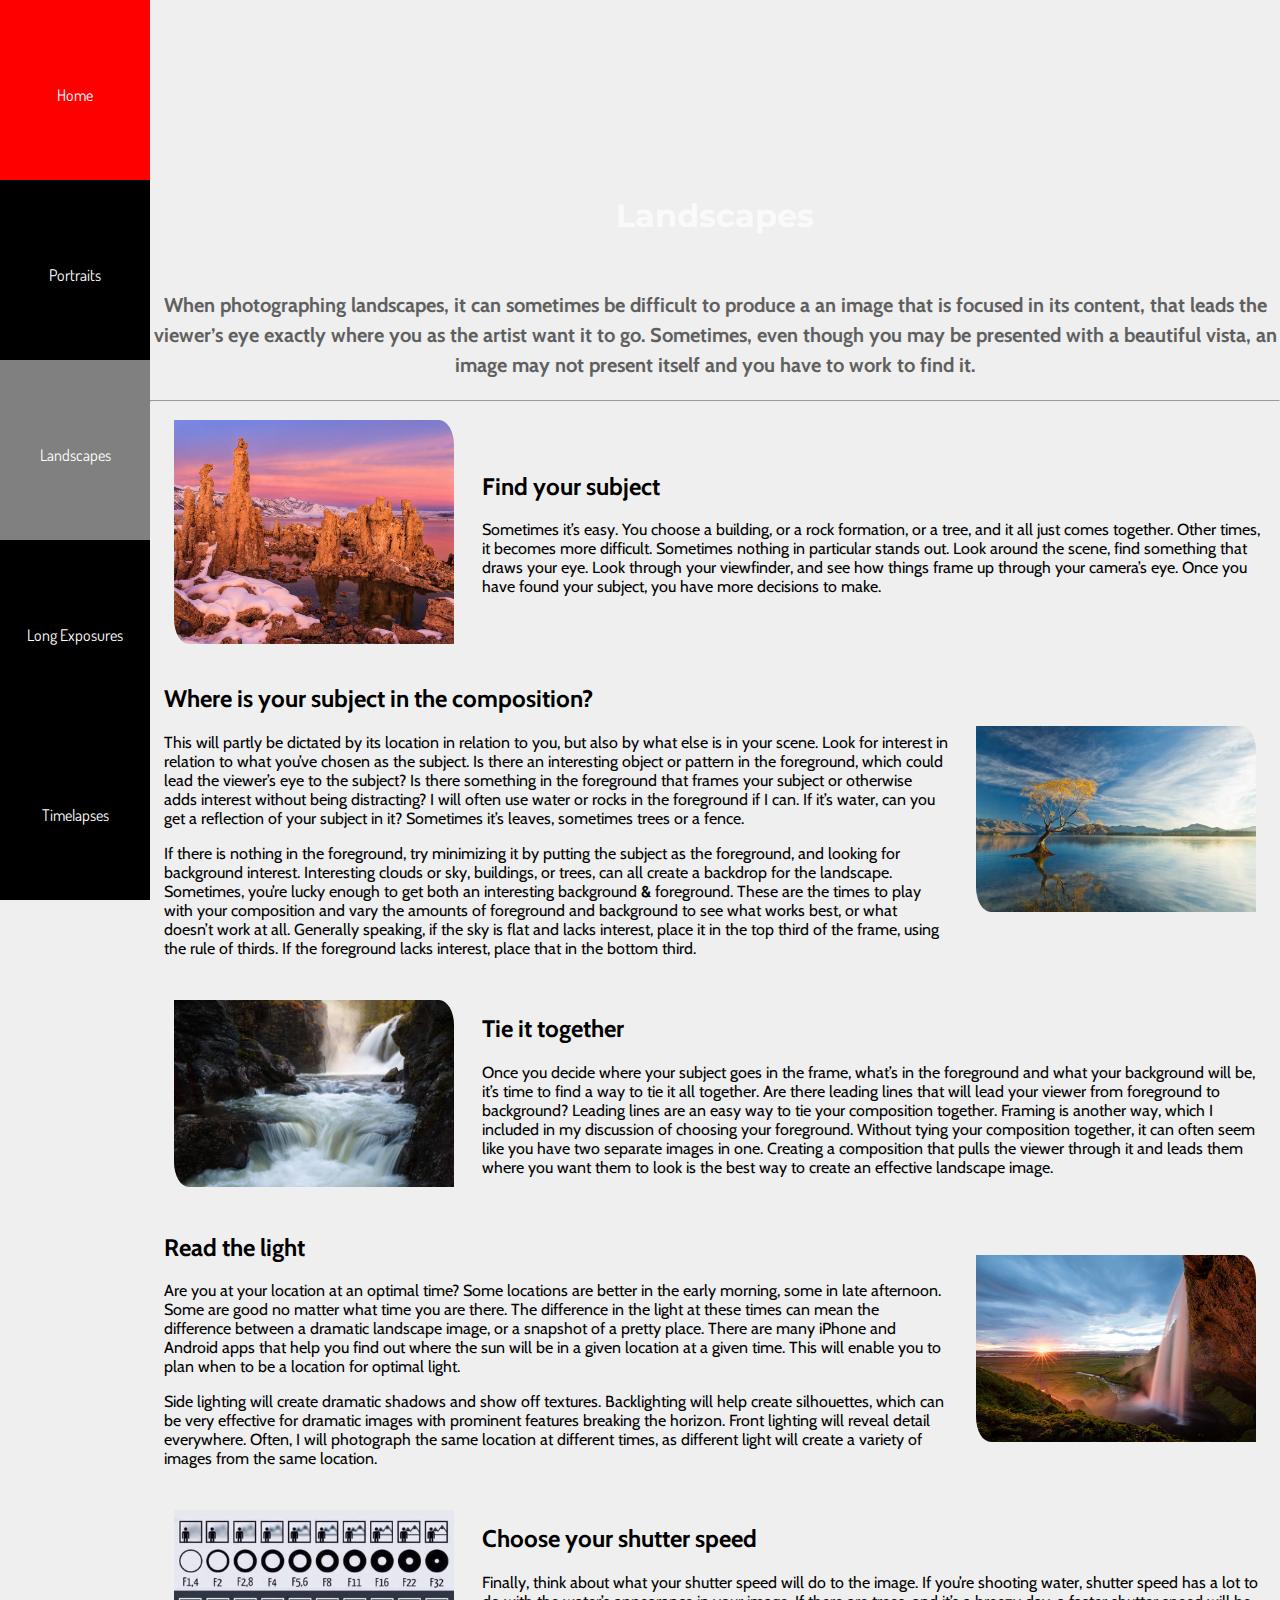
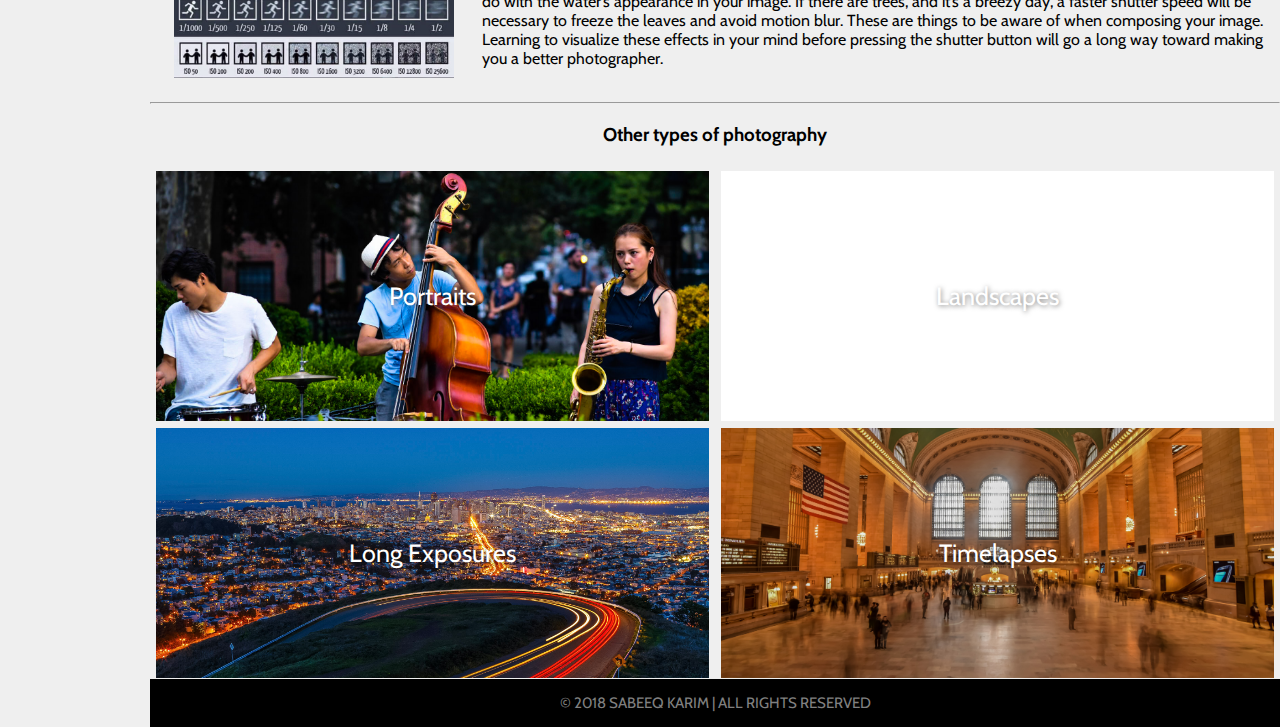
==== landscape.html @ 4f80b738 "Initial Website" ====
<!DOCTYPE html>
<html lang="en" dir="ltr">
  <head>
    <meta charset="utf-8">
    <title></title>
    <link href="https://fonts.googleapis.com/css?family=Cabin|Dosis|Montserrat" rel="stylesheet">
    <link rel="stylesheet" href="https://use.fontawesome.com/releases/v5.5.0/css/all.css" integrity="sha384-B4dIYHKNBt8Bc12p+WXckhzcICo0wtJAoU8YZTY5qE0Id1GSseTk6S+L3BlXeVIU" crossorigin="anonymous">
    <link rel="stylesheet" href="styles.css" type="text/css">
  </head>
  <body>
    <div id="nav">
      <ul>
        <li>
          <a href="index.html">
            <i class="fas fa-home"></i>
            Home
          </a>
        </li>
        <li>
          <a href="portrait.html">
            <i class="fas fa-user"></i>
            Portraits
          </a>
        </li>
        <li class="active">
          <a href="landscape.html">
            <i class="fas fa-mountain"></i>
            Landscapes
          </a>
        </li>
        <li>
          <a href="longexposure.html">
            <i class="far fa-clock"></i>
            Long Exposures
          </a>
        </li>
        <li>
          <a href="timelapse.html">
            <i class="fas fa-hourglass-half"></i>
            Timelapses
          </a>
        </li>
      </ul>
    </div>
    <div id="content">
      <div id="header" class="landscape">
        <h1>
          Landscapes
        </h1>
      </div>
      <div id="introduction">
        <p>
          When photographing landscapes, it can sometimes be difficult to produce a an image that is
          focused in its content, that leads the viewer’s eye exactly where you as the artist want it
          to go. Sometimes, even though you may be presented with a beautiful vista, an image may not
          present itself and you have to work to find it.
        </p>
      </div>
      <hr>
      <div id="main">
        <div class="section">
          <img src="images/landscapes/step1landscape.jpeg" />
          <div class="section-text">
            <h2>Find your subject</h2>
            <p>
              Sometimes it’s easy. You choose a building, or a rock formation, or a tree, and it all just comes
              together.  Other times, it becomes more difficult.   Sometimes nothing in particular stands out.
              Look around the scene, find something that draws your eye. Look through your viewfinder, and see how
              things frame up through your camera’s eye.  Once you have found your subject, you have more decisions
              to make.
            </p>
          </div>
        </div>
        <div class="section">
          <div class="section-text">
            <h2>Where is your subject in the composition?</h2>
            <p>
              This will partly be dictated by its location in relation to you, but also by what else is in your scene.
              Look for interest in relation to what you’ve chosen as the subject. Is there an interesting object or
              pattern in the foreground, which could lead the viewer’s eye to the subject? Is there something in the
              foreground that frames your subject or otherwise adds interest without being distracting?  I will often
              use water or rocks in the foreground if I can.  If it’s water, can you get a reflection of your subject
              in it?  Sometimes it’s leaves, sometimes trees or a fence.
            </p>
            <p>
              If there is nothing in the foreground, try minimizing it by putting the subject as the foreground, and
              looking for background interest.  Interesting clouds or sky, buildings, or trees, can all create a backdrop
              for the landscape. Sometimes, you’re lucky enough to get both an interesting background <b>&</b> foreground. These
              are the times to play with your composition and vary the amounts of foreground and background to see what works
              best, or what doesn’t work at all.   Generally speaking, if the sky is flat and lacks interest, place it
              in the top third of the frame, using the rule of thirds.  If the foreground lacks interest, place that in the
              bottom third.
            </p>
          </div>
          <img src="images/landscapes/step2landscape.jpg" />
        </div>
        <div class="section">
          <img src="images/landscapes/step3landscape.jpg" />
          <div class="section-text">
            <h2>Tie it together</h2>
            <p>
              Once you decide where your subject goes in the frame, what’s in the foreground and what your background will be,
              it’s time to find a way to tie it all together. Are there leading lines that will lead your viewer from foreground
              to background?  Leading lines are an easy way to tie your composition together.  Framing is another way, which I
              included in my discussion of choosing your foreground.  Without tying your composition together, it can often seem
              like you have two separate images in one.  Creating a composition that pulls the viewer through it and leads them
              where you want them to look is the best way to create an effective landscape image.
            </p>
          </div>
        </div>
        <div class="section">
          <div class="section-text">
            <h2>Read the light</h2>
            <p>
              Are you at your location at an optimal time? Some locations are better in the early morning, some in late afternoon.
              Some are good no matter what time you are there. The difference in the light at these times can mean the difference
              between a dramatic landscape image, or a snapshot of a pretty place. There are many iPhone and Android apps that help
              you find out where the sun will be in a given location at a given time. This will enable you to plan when to be a
              location for optimal light.
            </p>
            <p>
              Side lighting will create dramatic shadows and show off textures. Backlighting will help create silhouettes, which can
              be very effective for dramatic images with prominent features breaking the horizon. Front lighting will reveal detail
              everywhere. Often, I will photograph the same location at different times, as different light will create a variety of
              images from the same location.
            </p>
          </div>
          <img src="images/landscapes/step4landscape.jpg" />
        </div>
        <div class="section">
          <img src="images/landscapes/shutterspeed.jpg" style="border-radius:0 0"/>
          <div class="section-text">
            <h2>Choose your shutter speed</h2>
            <p>
              Finally, think about what your shutter speed will do to the image.  If you’re shooting water, shutter speed has a lot to
              do with the water’s appearance in your image. If there are trees, and it’s a breezy day, a faster shutter speed will be
              necessary to freeze the leaves and avoid motion blur. These are things to be aware of when composing your image.
              Learning to visualize these effects in your mind before pressing the shutter button will go a long way toward making you
              a better photographer.
            </p>
          </div>
        </div>
      </div>
      <hr />
      <h3 id="links-header">
        Other types of photography
      </h3>
      <div id="links">
        <div class="link">
          <a href="portrait.html" class="portraits">
            Portraits
          </a>
        </div>
        <div class="link">
          <a href="landscape.html" class="landscape">
            Landscapes
          </a>
        </div>
        <div class="link">
          <a href="longexposure.html" class="longexposures">
            Long Exposures
          </a>
        </div>
        <div class="link">
          <a href="timelapse.html" class="timelapse">
            Timelapses
          </a>
        </div>
      </div>
      <div id="footer">
        <div class="buttons">
          <a href="https://twitter.com/SabeeqK">
            <i class="fab fa-twitter"></i>
          </a>
          <a href="https://www.instagram.com/sabk11/">
            <i class="fab fa-instagram"></i>
          </a>
          <a href="https://www.facebook.com/sabeeq.karim">
            <i class="fab fa-facebook-square"></i>
          </a>
          <a href="mailto:sabeeqkarim@gmail.com?subject=Photography">
            <i class="fas fa-envelope"></i>
          </a>
          <a href="https://www.linkedin.com/in/sabeeq-karim-74435216a/">
            <i class="fab fa-linkedin"></i>
          </a>
        </div>
        <div class="text">
          &copy; 2018 SABEEQ KARIM | ALL RIGHTS RESERVED
        </div>
      </div>
    </div>
  </body>
</html>
---- styles.css ----
/* Global styles */
html,
body {
  margin: 0;
  padding: 0;
  height: 100%;
}

#nav {
  width:150px;
  background-color: #000;
  position: fixed;
  height: 100%;
  font-family: 'Dosis', sans-serif;
}

#nav ul {
  list-style: none;
  margin: 0;
  padding: 0;
}

#nav ul li {
  min-height: 70px;
  height: 20vh;
  background-color: black;
  transition: background-color 0.5s ease-in-out;
}

#nav ul li a{
  width: 100%;
  height: 100%;
  color:#fff;
  font-size: 16px;
  text-decoration: none;
  display: flex;
  flex-direction: column;
  justify-content: center;
  align-items: center;
}

#nav ul li a i{
  font-size: 28px;
  margin-bottom: 10px;
}

#nav ul li.active {
  background-color: gray;
}

#nav ul li:hover {
  background-color: red;
}

#content{
  width: auto;
  padding-left: 150px;
  background: #efefef;
  height: auto;
}

#header {
  width: 100%;
  height: 200px;
  opacity: 0.7;
  background-size: cover;
  background-repeat: no-repeat;
  background-position: center bottom;
  display: flex;
  justify-content:flex-end;
  flex-direction: column;
  padding: 35px 0;
  text-align: center;
  font-family: 'Montserrat', sans-serif;
  color: white;
}

#header.home {
  background-image: url("images/headers/header4.jpg");
}

#header.portrait {
  background-image: url("images/headers/portraitheader.jpg");
}

#header.landscape {
  background-image: url("images/headers/landscapeheader.jpg");
}

#header.longexposure {
  background-image: url("images/headers/lighttrailheader.jpg");
}

#header.timelapse {
  background-image: url("images/headers/timelapseheader.jpg");
}

#header h1{
  margin: 0;
  margin-top:0;
}
#content {
  font-family: 'Cabin', sans-serif;
}

#links-header {
  text-align: center;
  width: 100%;
}

#links {
  display: flex;
  justify-content: space-around;
  flex-direction: row;
  align-items: center;
  flex-wrap: wrap;
  margin:0;
  padding: 0;
}

#links div.link {
  flex-basis: 49%;
  height: 250px;
  overflow: hidden;
  margin-top: 5px;
  border: 1px solid #efefef;
}

#links div.link a {
  height: 100%;
  width: 100%;
  display: flex;
  flex-direction: column;
  justify-content: center;
  align-items: center;
  text-decoration: none;
  color: #fff;
  transition: all 1s ease-in-out;
  background-color: #fff;
  background-repeat: no-repeat;
  background-size: cover;
  background-position: center;
  font-size: 25px;
  text-shadow: 1px 1px 5px rgba(0,0,0,0.5);
}

#links div.link a.landscape {
  background-image: url("images/linkbackgrounds/landscape.jpg");
}

#links div.link a.longexposures {
  background-image: url("images/linkbackgrounds/lighttrail.jpg");
}

#links div.link a.timelapse {
  background-image: url("images/linkbackgrounds/timelapse.jpg");
}

#links div.link a.portraits {
  background-image: url("images/linkbackgrounds/portrait.jpg");
}


#links div.link a:hover {
  text-shadow: 1px 1px 5px rgba(0,0,0,1);
  font-size: 21px;
  transform: scale(1.2);
}

#main  {
  width: 100%;
}

#main .section {
  display: flex;
  justify-content: space-around;
  align-items: center;
  padding: 10px 5px;
}

#main .section img {
  padding-right: 10px;
  padding-left: 10px;
  width: 25%;
  background-size: auto;
  border-radius: 5px 25px 5px;
}

#main .section .section-text {
  width: 70%;
}

#description  {
  background-color: #8991AD;
  margin: 12px 6px;
  border-radius: 5px;
  color: #fff;
}

#description .info {
  display: flex;
  justify-content: space-around;
  align-items: center;

}

#description .info img {
  width: 25%;
  height: auto;
  border-radius: 5px;
}

#description .info .info-text {
  width: 70%;
  height: 100%;
  flex-grow: 2;
  padding: 20px;
}

#footer{
  display: flex;
  justify-content:flex-end;
  flex-direction: column;
  padding: 15px;
  text-align: center;
  background-color: #000;
  margin-bottom: 0px;
}

#footer .text {
  color: grey;
  font-size: 15px;
}

#footer .buttons {
  display: flex;
  flex-direction: row;
  margin: 0 auto;
  font-size: 30px;
}
#footer .buttons a {
  color: grey;
  text-decoration: none;
  margin:0 25px;
  transition: color 0.5s ease-in-out;
}

#footer .buttons a .instagram{
  color: grey;
  text-decoration: none;
  margin:0 25px;
  transition: webkit-text-fill-color 0.5s ease-in-out;
}

#footer .buttons a:hover{
  color: white;
}

#footer .buttons a:hover.twitter{
  color: #38A1F3;
}

#footer .buttons a:hover.instagram{
  background: -webkit-radial-gradient(33% 100% circle, #FED373 4%, #F15245 30%, #D92E7F 62%, #9B36B7 85%, #515ECF);
}

#footer .buttons a:hover.facebook{
  color: #3b5998;
}

#footer .buttons a:hover.linkedin{
  color: #0077B5;
}

video {
  display: flex;
  margin-left: auto;
  margin-right: auto;
  width:85%;
  border-radius:25px;
}

#introduction {
  text-align: center;
  padding: 0 1.5px;
  opacity:0.6;
  line-height:1.5;
  font-size: 20px;
  font-weight: bold;
}
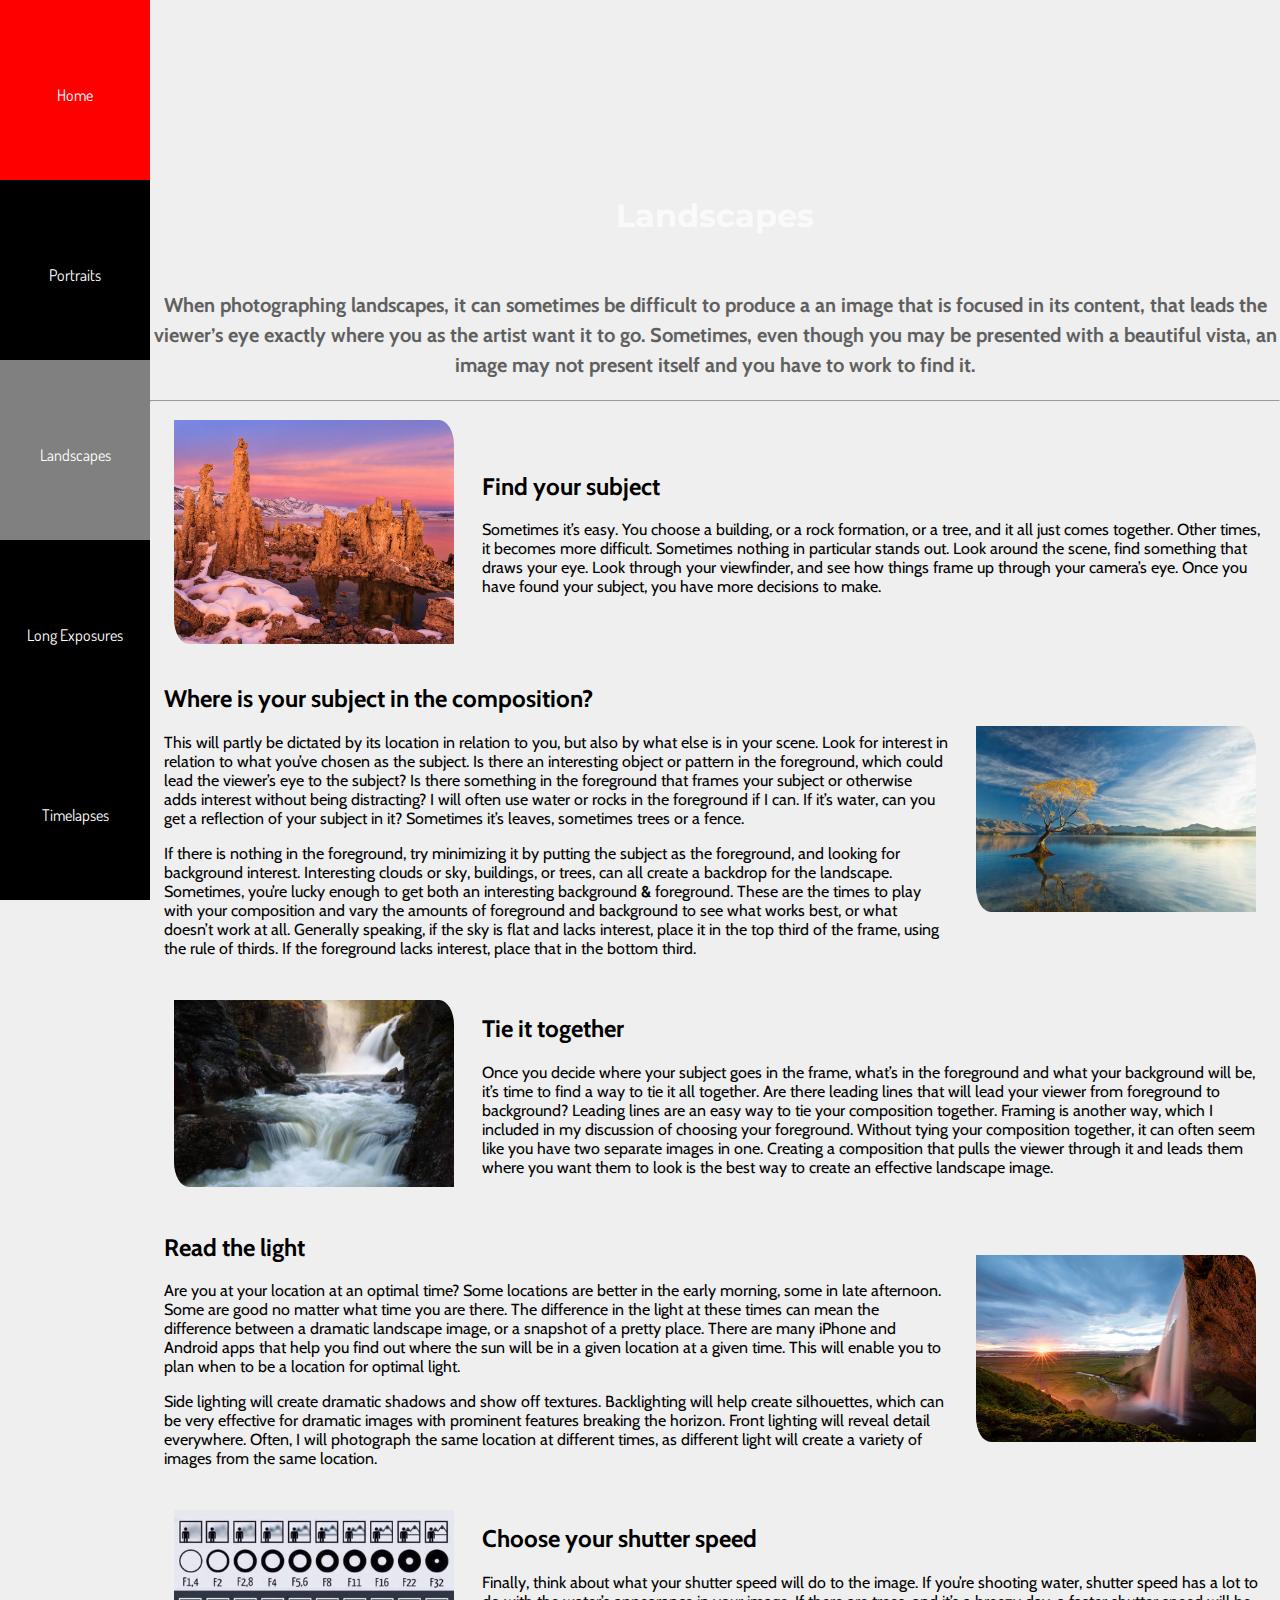
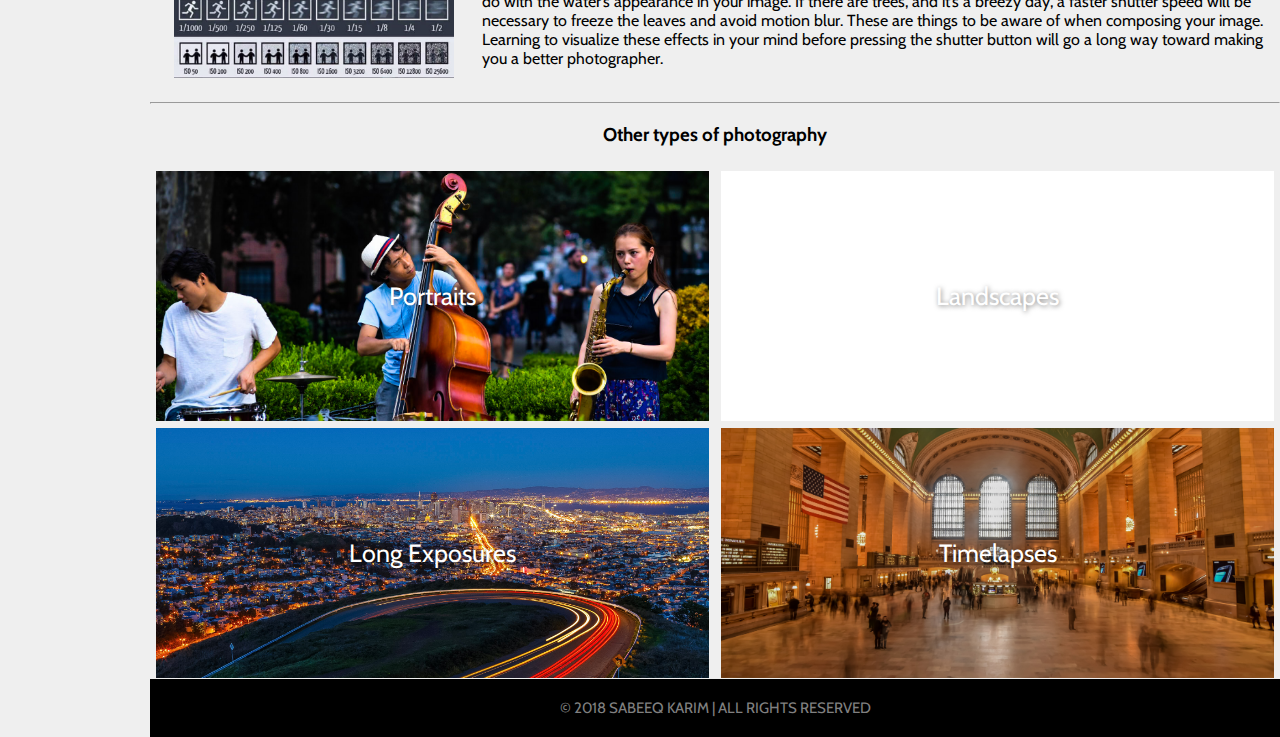
==== commit 24d9d341: "adding tab icons" ====
--- a/landscape.html
+++ b/landscape.html
@@ -2,10 +2,11 @@
 <html lang="en" dir="ltr">
   <head>
     <meta charset="utf-8">
-    <title></title>
+    <title>Landscapes</title>
     <link href="https://fonts.googleapis.com/css?family=Cabin|Dosis|Montserrat" rel="stylesheet">
     <link rel="stylesheet" href="https://use.fontawesome.com/releases/v5.5.0/css/all.css" integrity="sha384-B4dIYHKNBt8Bc12p+WXckhzcICo0wtJAoU8YZTY5qE0Id1GSseTk6S+L3BlXeVIU" crossorigin="anonymous">
     <link rel="stylesheet" href="styles.css" type="text/css">
+    <link rel="shortcut icon" href="images/sitelogo.ico">
   </head>
   <body>
     <div id="nav">
@@ -169,19 +170,19 @@
       </div>
       <div id="footer">
         <div class="buttons">
-          <a href="https://twitter.com/SabeeqK">
+          <a href="https://twitter.com/SabeeqK" class="twitter">
             <i class="fab fa-twitter"></i>
           </a>
-          <a href="https://www.instagram.com/sabk11/">
+          <a href="https://www.instagram.com/sabk11/" class="instagram">
             <i class="fab fa-instagram"></i>
           </a>
-          <a href="https://www.facebook.com/sabeeq.karim">
+          <a href="https://www.facebook.com/sabeeq.karim" class="facebook">
             <i class="fab fa-facebook-square"></i>
           </a>
-          <a href="mailto:sabeeqkarim@gmail.com?subject=Photography">
+          <a href="mailto:sabeeqkarim@gmail.com?subject=Photography" class="mail">
             <i class="fas fa-envelope"></i>
           </a>
-          <a href="https://www.linkedin.com/in/sabeeq-karim-74435216a/">
+          <a href="https://www.linkedin.com/in/sabeeq-karim-74435216a/" class="linkedin">
             <i class="fab fa-linkedin"></i>
           </a>
         </div>
--- a/styles.css
+++ b/styles.css
@@ -84,7 +84,7 @@
 }
 
 #header.landscape {
-  background-image: url("images/headers/landscapeheader.jpg");
+  background-image: url("images/headers/landscapeheader.JPG");
 }
 
 #header.longexposure {
@@ -145,7 +145,7 @@
 }
 
 #links div.link a.landscape {
-  background-image: url("images/linkbackgrounds/landscape.jpg");
+  background-image: url("images/linkbackgrounds/landscape.JPG");
 }
 
 #links div.link a.longexposures {
@@ -221,7 +221,7 @@
   display: flex;
   justify-content:flex-end;
   flex-direction: column;
-  padding: 15px;
+  padding: 20px ;
   text-align: center;
   background-color: #000;
   margin-bottom: 0px;
@@ -238,6 +238,7 @@
   margin: 0 auto;
   font-size: 30px;
 }
+
 #footer .buttons a {
   color: grey;
   text-decoration: none;
@@ -245,27 +246,21 @@
   transition: color 0.5s ease-in-out;
 }
 
-#footer .buttons a .instagram{
-  color: grey;
-  text-decoration: none;
-  margin:0 25px;
-  transition: webkit-text-fill-color 0.5s ease-in-out;
-}
-
-#footer .buttons a:hover{
-  color: white;
-}
 
 #footer .buttons a:hover.twitter{
   color: #38A1F3;
 }
 
 #footer .buttons a:hover.instagram{
-  background: -webkit-radial-gradient(33% 100% circle, #FED373 4%, #F15245 30%, #D92E7F 62%, #9B36B7 85%, #515ECF);
+  color:#ffa500;
 }
 
 #footer .buttons a:hover.facebook{
   color: #3b5998;
+}
+
+#footer .buttons a:hover.mail{
+  color: #fff;
 }
 
 #footer .buttons a:hover.linkedin{
